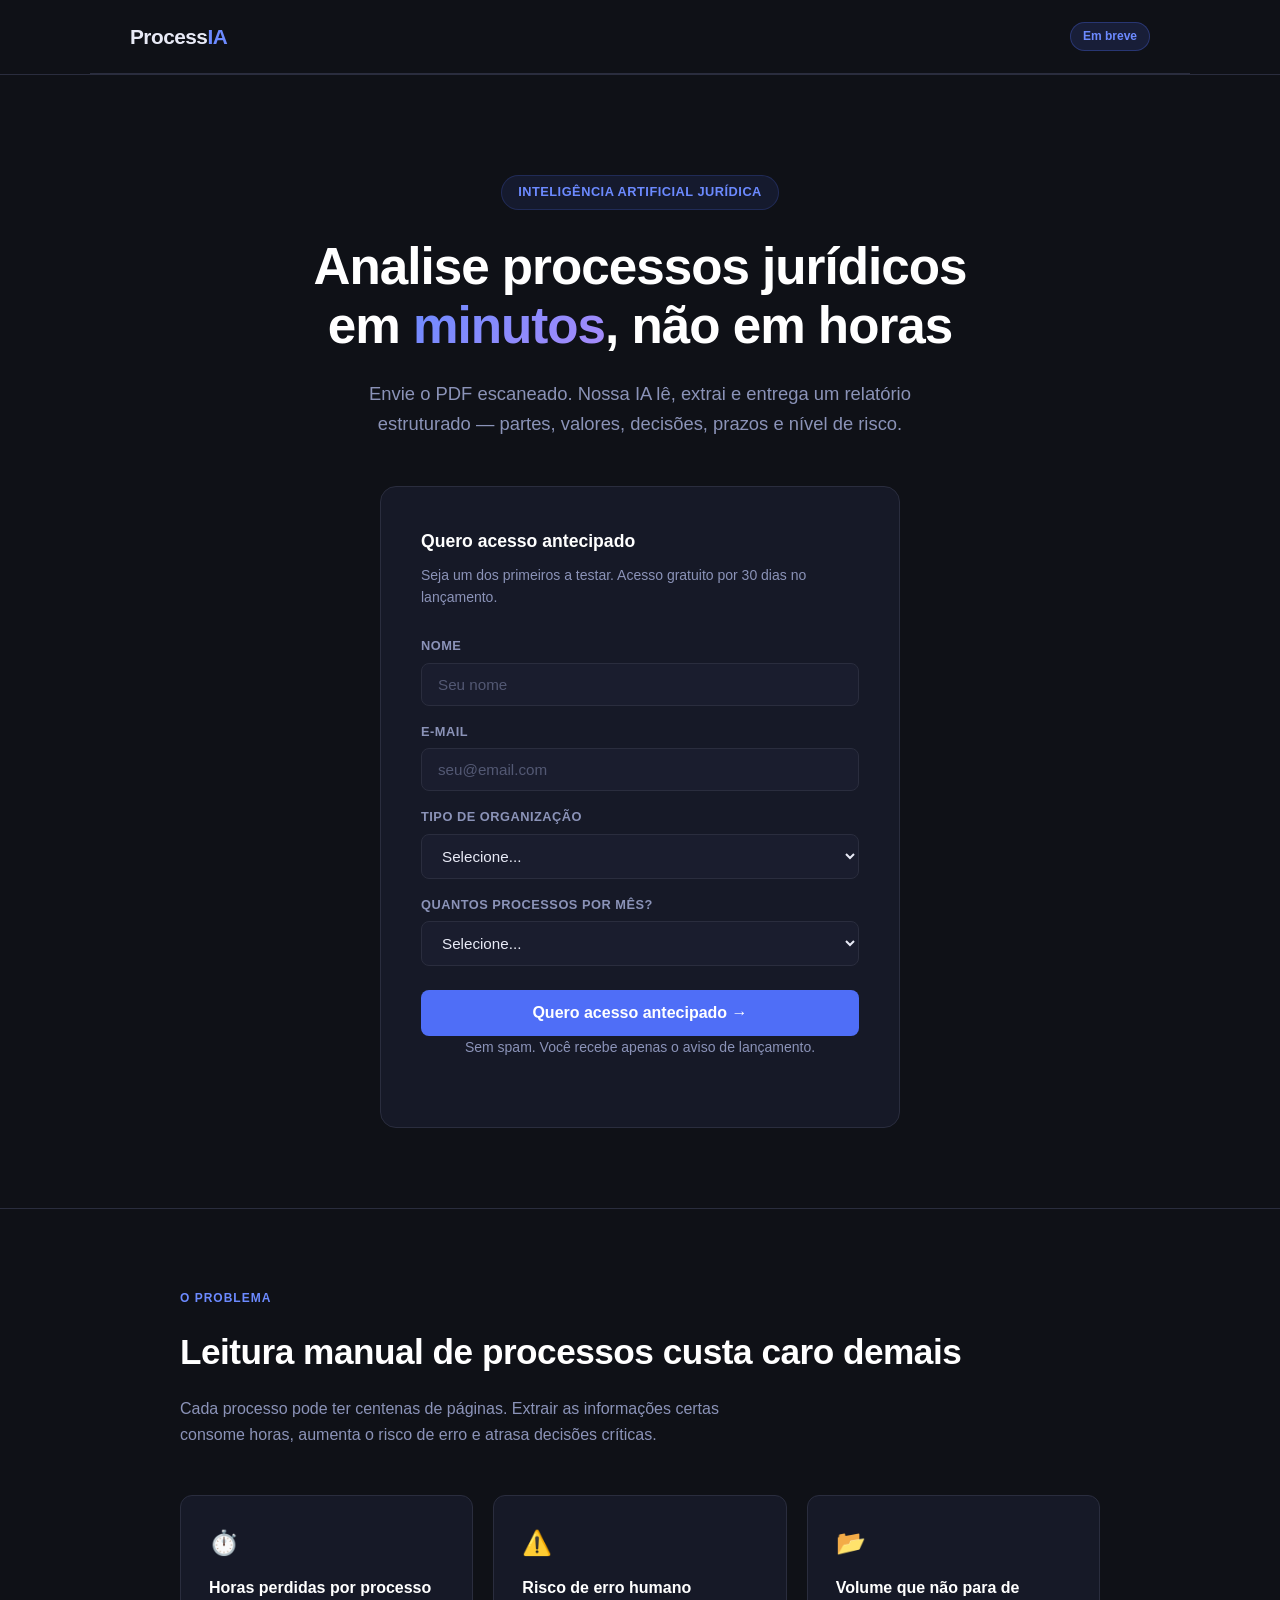
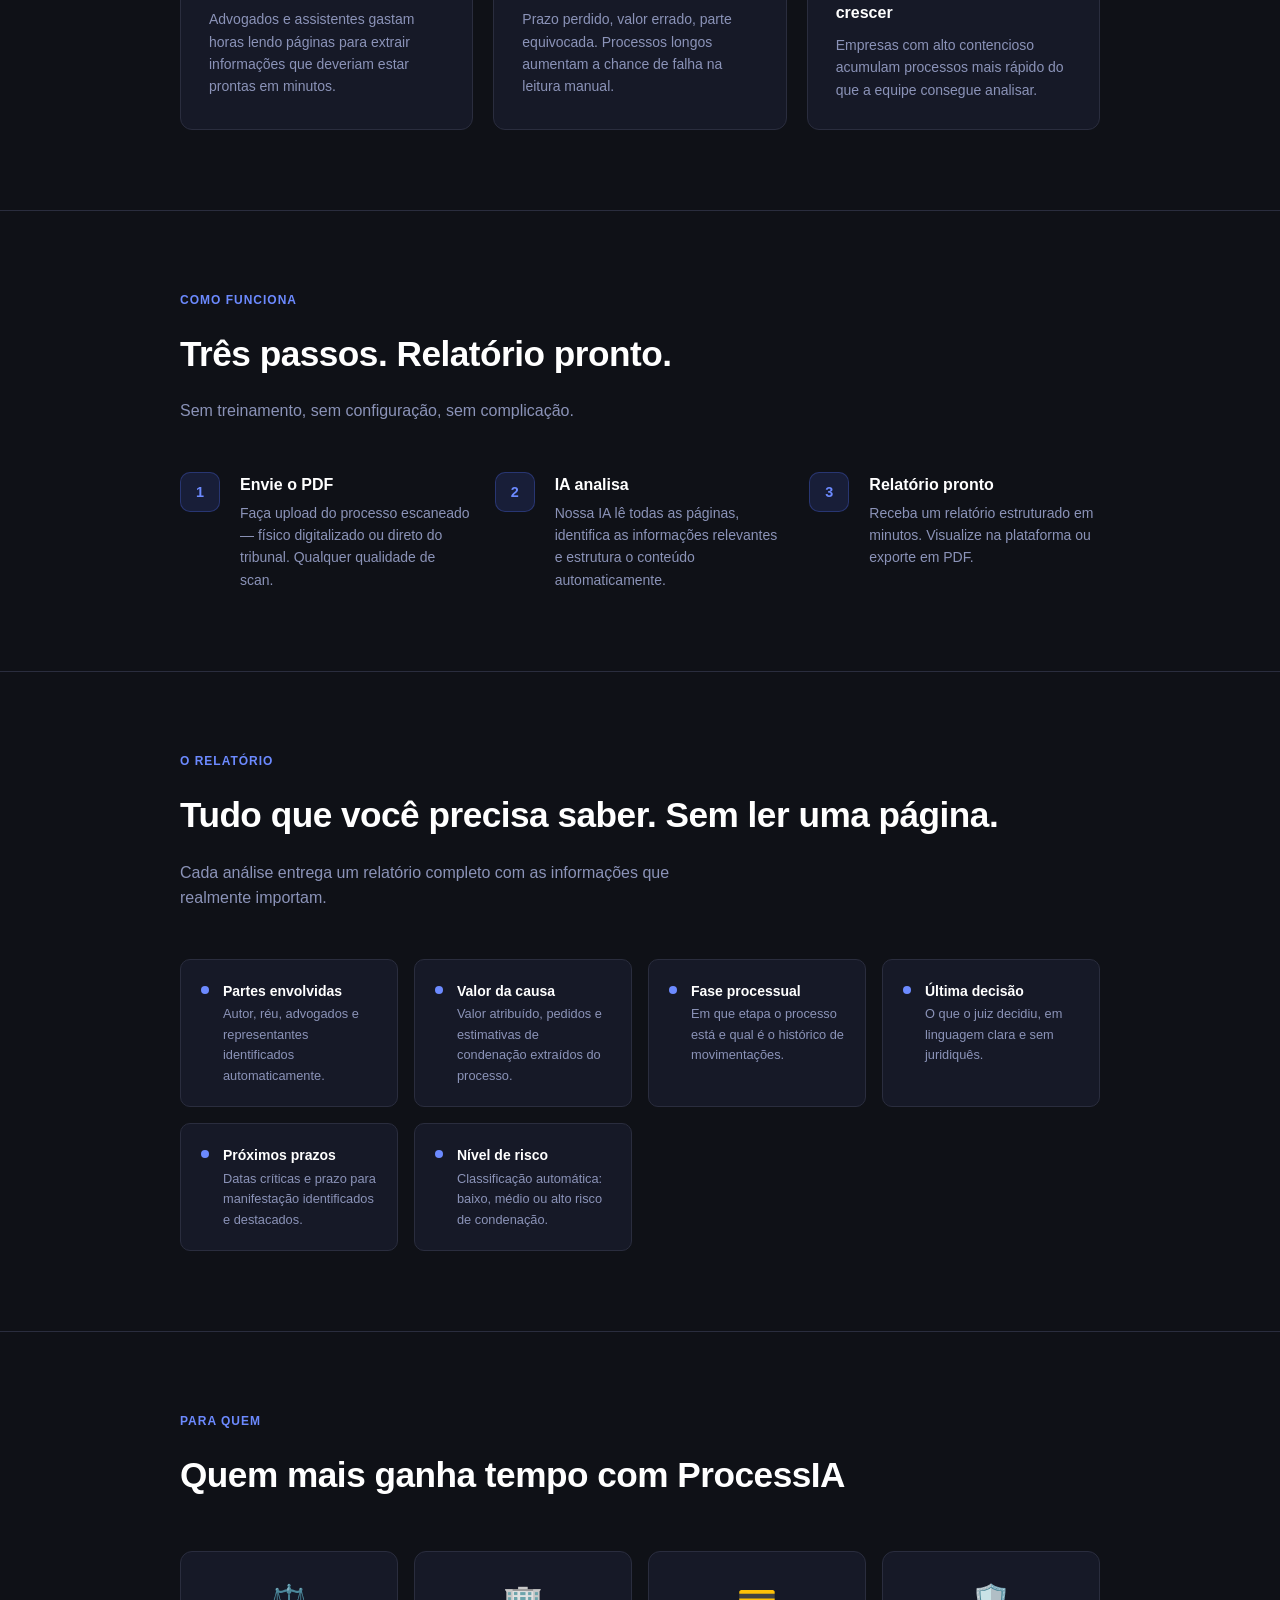
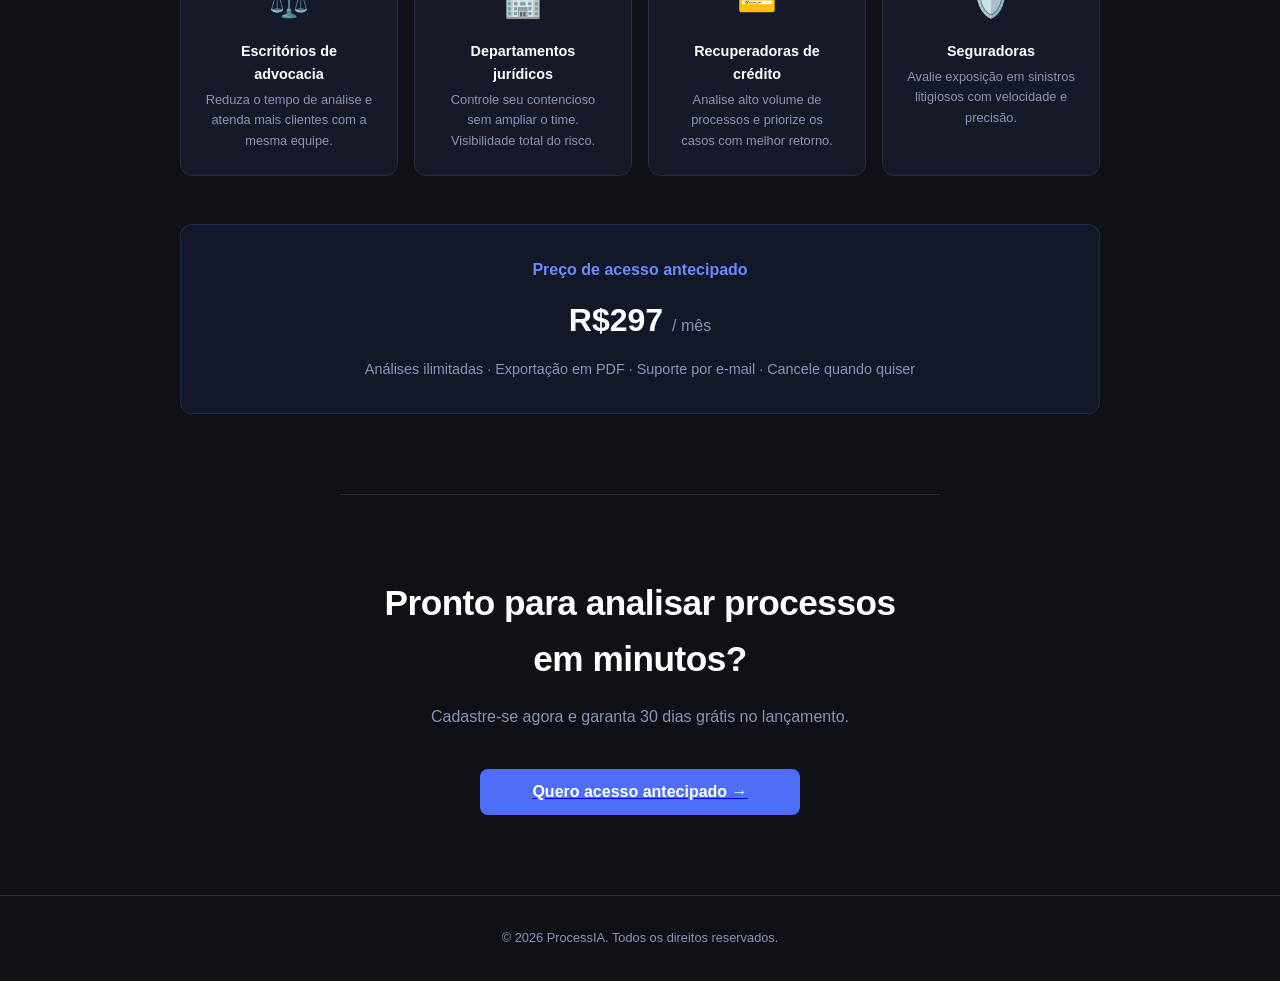
==== landing/index.html @ 1e8969dd "feat: ProcessIA — AI-powered legal document analysis (ASP.NET Core 8, Azure, OCR, LLM)" ====
<!DOCTYPE html>
<html lang="pt-BR">
<head>
  <meta charset="UTF-8" />
  <meta name="viewport" content="width=device-width, initial-scale=1.0" />
  <title>ProcessIA — Análise de processos jurídicos em minutos</title>
  <style>
    * { margin: 0; padding: 0; box-sizing: border-box; }

    :root {
      --dark: #0f1117;
      --dark2: #1a1d2e;
      --accent: #4f6ef7;
      --accent2: #6c8aff;
      --text: #e8eaf6;
      --muted: #8b93b8;
      --border: #2a2d3e;
      --card: #161927;
    }

    body {
      font-family: -apple-system, BlinkMacSystemFont, 'Segoe UI', sans-serif;
      background: var(--dark);
      color: var(--text);
      line-height: 1.6;
    }

    /* NAV */
    nav {
      padding: 20px 40px;
      display: flex;
      justify-content: space-between;
      align-items: center;
      border-bottom: 1px solid var(--border);
      max-width: 1100px;
      margin: 0 auto;
    }

    .logo {
      font-size: 1.3rem;
      font-weight: 700;
      color: var(--text);
      letter-spacing: -0.5px;
    }

    .logo span { color: var(--accent2); }

    .badge {
      background: rgba(79, 110, 247, 0.15);
      color: var(--accent2);
      border: 1px solid rgba(79, 110, 247, 0.3);
      padding: 4px 12px;
      border-radius: 20px;
      font-size: 0.75rem;
      font-weight: 600;
    }

    /* HERO */
    .hero {
      max-width: 780px;
      margin: 0 auto;
      padding: 100px 40px 80px;
      text-align: center;
    }

    .hero-tag {
      display: inline-block;
      background: rgba(79, 110, 247, 0.1);
      color: var(--accent2);
      border: 1px solid rgba(79, 110, 247, 0.2);
      padding: 6px 16px;
      border-radius: 20px;
      font-size: 0.8rem;
      font-weight: 600;
      margin-bottom: 28px;
      letter-spacing: 0.5px;
      text-transform: uppercase;
    }

    h1 {
      font-size: clamp(2rem, 5vw, 3.2rem);
      font-weight: 800;
      line-height: 1.15;
      letter-spacing: -1px;
      margin-bottom: 24px;
      color: #fff;
    }

    h1 span {
      background: linear-gradient(135deg, var(--accent2), #a78bfa);
      -webkit-background-clip: text;
      -webkit-text-fill-color: transparent;
    }

    .hero p {
      font-size: 1.15rem;
      color: var(--muted);
      max-width: 560px;
      margin: 0 auto 48px;
    }

    /* FORM */
    .form-card {
      background: var(--card);
      border: 1px solid var(--border);
      border-radius: 16px;
      padding: 40px;
      max-width: 520px;
      margin: 0 auto;
      text-align: left;
    }

    .form-card h2 {
      font-size: 1.1rem;
      font-weight: 700;
      margin-bottom: 8px;
      color: #fff;
    }

    .form-card p {
      font-size: 0.875rem;
      color: var(--muted);
      margin-bottom: 28px;
    }

    .form-group {
      margin-bottom: 16px;
    }

    label {
      display: block;
      font-size: 0.8rem;
      font-weight: 600;
      color: var(--muted);
      text-transform: uppercase;
      letter-spacing: 0.5px;
      margin-bottom: 6px;
    }

    input, select {
      width: 100%;
      background: var(--dark2);
      border: 1px solid var(--border);
      border-radius: 8px;
      padding: 12px 16px;
      color: var(--text);
      font-size: 0.95rem;
      outline: none;
      transition: border-color 0.2s;
    }

    input:focus, select:focus {
      border-color: var(--accent);
    }

    input::placeholder { color: var(--muted); opacity: 0.5; }

    select option { background: var(--dark2); }

    .btn {
      width: 100%;
      background: var(--accent);
      color: #fff;
      border: none;
      border-radius: 8px;
      padding: 14px;
      font-size: 1rem;
      font-weight: 700;
      cursor: pointer;
      margin-top: 8px;
      transition: background 0.2s;
    }

    .btn:hover { background: var(--accent2); }

    .form-note {
      font-size: 0.75rem;
      color: var(--muted);
      text-align: center;
      margin-top: 14px;
    }

    /* PROBLEM */
    .section {
      max-width: 1000px;
      margin: 0 auto;
      padding: 80px 40px;
    }

    .section-label {
      font-size: 0.75rem;
      font-weight: 700;
      text-transform: uppercase;
      letter-spacing: 1px;
      color: var(--accent2);
      margin-bottom: 16px;
    }

    .section h2 {
      font-size: clamp(1.6rem, 3vw, 2.2rem);
      font-weight: 800;
      letter-spacing: -0.5px;
      color: #fff;
      margin-bottom: 16px;
    }

    .section > p {
      color: var(--muted);
      font-size: 1rem;
      max-width: 560px;
      margin-bottom: 48px;
    }

    .pain-grid {
      display: grid;
      grid-template-columns: repeat(auto-fit, minmax(260px, 1fr));
      gap: 20px;
    }

    .pain-card {
      background: var(--card);
      border: 1px solid var(--border);
      border-radius: 12px;
      padding: 28px;
    }

    .pain-icon {
      font-size: 1.5rem;
      margin-bottom: 12px;
    }

    .pain-card h3 {
      font-size: 1rem;
      font-weight: 700;
      color: #fff;
      margin-bottom: 8px;
    }

    .pain-card p {
      font-size: 0.875rem;
      color: var(--muted);
    }

    /* HOW IT WORKS */
    .steps {
      display: grid;
      grid-template-columns: repeat(auto-fit, minmax(260px, 1fr));
      gap: 24px;
      margin-top: 48px;
    }

    .step {
      display: flex;
      gap: 20px;
      align-items: flex-start;
    }

    .step-number {
      flex-shrink: 0;
      width: 40px;
      height: 40px;
      background: rgba(79, 110, 247, 0.15);
      border: 1px solid rgba(79, 110, 247, 0.3);
      border-radius: 10px;
      display: flex;
      align-items: center;
      justify-content: center;
      font-weight: 800;
      font-size: 0.9rem;
      color: var(--accent2);
    }

    .step h3 {
      font-size: 1rem;
      font-weight: 700;
      color: #fff;
      margin-bottom: 4px;
    }

    .step p {
      font-size: 0.875rem;
      color: var(--muted);
    }

    /* REPORT */
    .divider {
      border: none;
      border-top: 1px solid var(--border);
    }

    .report-grid {
      display: grid;
      grid-template-columns: repeat(auto-fit, minmax(200px, 1fr));
      gap: 16px;
      margin-top: 48px;
    }

    .report-item {
      background: var(--card);
      border: 1px solid var(--border);
      border-radius: 10px;
      padding: 20px;
      display: flex;
      gap: 14px;
      align-items: flex-start;
    }

    .report-dot {
      width: 8px;
      height: 8px;
      background: var(--accent2);
      border-radius: 50%;
      margin-top: 6px;
      flex-shrink: 0;
    }

    .report-item h4 {
      font-size: 0.875rem;
      font-weight: 700;
      color: #fff;
      margin-bottom: 2px;
    }

    .report-item p {
      font-size: 0.8rem;
      color: var(--muted);
    }

    /* WHO */
    .who-grid {
      display: grid;
      grid-template-columns: repeat(auto-fit, minmax(200px, 1fr));
      gap: 16px;
      margin-top: 48px;
    }

    .who-card {
      background: var(--card);
      border: 1px solid var(--border);
      border-radius: 12px;
      padding: 24px;
      text-align: center;
    }

    .who-card .icon { font-size: 2rem; margin-bottom: 12px; }

    .who-card h3 {
      font-size: 0.9rem;
      font-weight: 700;
      color: #fff;
      margin-bottom: 4px;
    }

    .who-card p {
      font-size: 0.8rem;
      color: var(--muted);
    }

    /* PRICING */
    .pricing-note {
      background: rgba(79, 110, 247, 0.08);
      border: 1px solid rgba(79, 110, 247, 0.2);
      border-radius: 12px;
      padding: 32px;
      text-align: center;
      margin-top: 48px;
    }

    .pricing-note h3 {
      font-size: 1rem;
      font-weight: 700;
      color: var(--accent2);
      margin-bottom: 8px;
    }

    .pricing-note p {
      color: var(--muted);
      font-size: 0.9rem;
    }

    .price {
      font-size: 2rem;
      font-weight: 800;
      color: #fff;
      margin: 12px 0;
    }

    .price span { font-size: 1rem; font-weight: 400; color: var(--muted); }

    /* CTA FINAL */
    .cta-section {
      text-align: center;
      padding: 80px 40px;
      border-top: 1px solid var(--border);
      max-width: 600px;
      margin: 0 auto;
    }

    .cta-section h2 {
      font-size: clamp(1.6rem, 3vw, 2.2rem);
      font-weight: 800;
      color: #fff;
      margin-bottom: 16px;
      letter-spacing: -0.5px;
    }

    .cta-section p {
      color: var(--muted);
      margin-bottom: 40px;
    }

    /* FOOTER */
    footer {
      text-align: center;
      padding: 32px 40px;
      border-top: 1px solid var(--border);
      color: var(--muted);
      font-size: 0.8rem;
    }

    /* RESPONSIVE */
    @media (max-width: 600px) {
      nav { padding: 16px 20px; }
      .hero { padding: 60px 20px 60px; }
      .form-card { padding: 28px 20px; }
      .section { padding: 60px 20px; }
    }
  </style>
</head>
<body>

  <!-- NAV -->
  <div style="border-bottom: 1px solid var(--border);">
    <nav>
      <div class="logo">Process<span>IA</span></div>
      <div class="badge">Em breve</div>
    </nav>
  </div>

  <!-- HERO -->
  <div class="hero">
    <div class="hero-tag">Inteligência Artificial Jurídica</div>
    <h1>Analise processos jurídicos em <span>minutos</span>, não em horas</h1>
    <p>
      Envie o PDF escaneado. Nossa IA lê, extrai e entrega um relatório estruturado —
      partes, valores, decisões, prazos e nível de risco.
    </p>

    <!-- FORM -->
    <div class="form-card">
      <h2>Quero acesso antecipado</h2>
      <p>Seja um dos primeiros a testar. Acesso gratuito por 30 dias no lançamento.</p>

      <form action="https://formspree.io/f/SEU_ID_AQUI" method="POST">
        <div class="form-group">
          <label>Nome</label>
          <input type="text" name="nome" placeholder="Seu nome" required />
        </div>
        <div class="form-group">
          <label>E-mail</label>
          <input type="email" name="email" placeholder="seu@email.com" required />
        </div>
        <div class="form-group">
          <label>Tipo de organização</label>
          <select name="tipo">
            <option value="">Selecione...</option>
            <option value="escritorio">Escritório de advocacia</option>
            <option value="empresa">Departamento jurídico de empresa</option>
            <option value="recuperadora">Recuperadora de crédito</option>
            <option value="seguradora">Seguradora</option>
            <option value="outro">Outro</option>
          </select>
        </div>
        <div class="form-group">
          <label>Quantos processos por mês?</label>
          <select name="volume">
            <option value="">Selecione...</option>
            <option value="ate10">Até 10</option>
            <option value="10a50">10 a 50</option>
            <option value="50a200">50 a 200</option>
            <option value="200mais">Mais de 200</option>
          </select>
        </div>
        <button type="submit" class="btn">Quero acesso antecipado →</button>
        <p class="form-note">Sem spam. Você recebe apenas o aviso de lançamento.</p>
      </form>
    </div>
  </div>

  <hr class="divider" />

  <!-- PROBLEMA -->
  <div class="section">
    <div class="section-label">O problema</div>
    <h2>Leitura manual de processos custa caro demais</h2>
    <p>Cada processo pode ter centenas de páginas. Extrair as informações certas consome horas, aumenta o risco de erro e atrasa decisões críticas.</p>

    <div class="pain-grid">
      <div class="pain-card">
        <div class="pain-icon">⏱️</div>
        <h3>Horas perdidas por processo</h3>
        <p>Advogados e assistentes gastam horas lendo páginas para extrair informações que deveriam estar prontas em minutos.</p>
      </div>
      <div class="pain-card">
        <div class="pain-icon">⚠️</div>
        <h3>Risco de erro humano</h3>
        <p>Prazo perdido, valor errado, parte equivocada. Processos longos aumentam a chance de falha na leitura manual.</p>
      </div>
      <div class="pain-card">
        <div class="pain-icon">📂</div>
        <h3>Volume que não para de crescer</h3>
        <p>Empresas com alto contencioso acumulam processos mais rápido do que a equipe consegue analisar.</p>
      </div>
    </div>
  </div>

  <hr class="divider" />

  <!-- COMO FUNCIONA -->
  <div class="section">
    <div class="section-label">Como funciona</div>
    <h2>Três passos. Relatório pronto.</h2>
    <p>Sem treinamento, sem configuração, sem complicação.</p>

    <div class="steps">
      <div class="step">
        <div class="step-number">1</div>
        <div>
          <h3>Envie o PDF</h3>
          <p>Faça upload do processo escaneado — físico digitalizado ou direto do tribunal. Qualquer qualidade de scan.</p>
        </div>
      </div>
      <div class="step">
        <div class="step-number">2</div>
        <div>
          <h3>IA analisa</h3>
          <p>Nossa IA lê todas as páginas, identifica as informações relevantes e estrutura o conteúdo automaticamente.</p>
        </div>
      </div>
      <div class="step">
        <div class="step-number">3</div>
        <div>
          <h3>Relatório pronto</h3>
          <p>Receba um relatório estruturado em minutos. Visualize na plataforma ou exporte em PDF.</p>
        </div>
      </div>
    </div>
  </div>

  <hr class="divider" />

  <!-- RELATÓRIO -->
  <div class="section">
    <div class="section-label">O relatório</div>
    <h2>Tudo que você precisa saber. Sem ler uma página.</h2>
    <p>Cada análise entrega um relatório completo com as informações que realmente importam.</p>

    <div class="report-grid">
      <div class="report-item">
        <div class="report-dot"></div>
        <div>
          <h4>Partes envolvidas</h4>
          <p>Autor, réu, advogados e representantes identificados automaticamente.</p>
        </div>
      </div>
      <div class="report-item">
        <div class="report-dot"></div>
        <div>
          <h4>Valor da causa</h4>
          <p>Valor atribuído, pedidos e estimativas de condenação extraídos do processo.</p>
        </div>
      </div>
      <div class="report-item">
        <div class="report-dot"></div>
        <div>
          <h4>Fase processual</h4>
          <p>Em que etapa o processo está e qual é o histórico de movimentações.</p>
        </div>
      </div>
      <div class="report-item">
        <div class="report-dot"></div>
        <div>
          <h4>Última decisão</h4>
          <p>O que o juiz decidiu, em linguagem clara e sem juridiquês.</p>
        </div>
      </div>
      <div class="report-item">
        <div class="report-dot"></div>
        <div>
          <h4>Próximos prazos</h4>
          <p>Datas críticas e prazo para manifestação identificados e destacados.</p>
        </div>
      </div>
      <div class="report-item">
        <div class="report-dot"></div>
        <div>
          <h4>Nível de risco</h4>
          <p>Classificação automática: baixo, médio ou alto risco de condenação.</p>
        </div>
      </div>
    </div>
  </div>

  <hr class="divider" />

  <!-- PARA QUEM -->
  <div class="section">
    <div class="section-label">Para quem</div>
    <h2>Quem mais ganha tempo com ProcessIA</h2>

    <div class="who-grid">
      <div class="who-card">
        <div class="icon">⚖️</div>
        <h3>Escritórios de advocacia</h3>
        <p>Reduza o tempo de análise e atenda mais clientes com a mesma equipe.</p>
      </div>
      <div class="who-card">
        <div class="icon">🏢</div>
        <h3>Departamentos jurídicos</h3>
        <p>Controle seu contencioso sem ampliar o time. Visibilidade total do risco.</p>
      </div>
      <div class="who-card">
        <div class="icon">💳</div>
        <h3>Recuperadoras de crédito</h3>
        <p>Analise alto volume de processos e priorize os casos com melhor retorno.</p>
      </div>
      <div class="who-card">
        <div class="icon">🛡️</div>
        <h3>Seguradoras</h3>
        <p>Avalie exposição em sinistros litigiosos com velocidade e precisão.</p>
      </div>
    </div>

    <div class="pricing-note">
      <h3>Preço de acesso antecipado</h3>
      <div class="price">R$297 <span>/ mês</span></div>
      <p>Análises ilimitadas · Exportação em PDF · Suporte por e-mail · Cancele quando quiser</p>
    </div>
  </div>

  <!-- CTA FINAL -->
  <div class="cta-section">
    <h2>Pronto para analisar processos em minutos?</h2>
    <p>Cadastre-se agora e garanta 30 dias grátis no lançamento.</p>
    <a href="#top" onclick="window.scrollTo({top:0,behavior:'smooth'}); return false;">
      <button class="btn" style="max-width: 320px; margin: 0 auto; display: block;">
        Quero acesso antecipado →
      </button>
    </a>
  </div>

  <footer>
    © 2026 ProcessIA. Todos os direitos reservados.
  </footer>

</body>
</html>
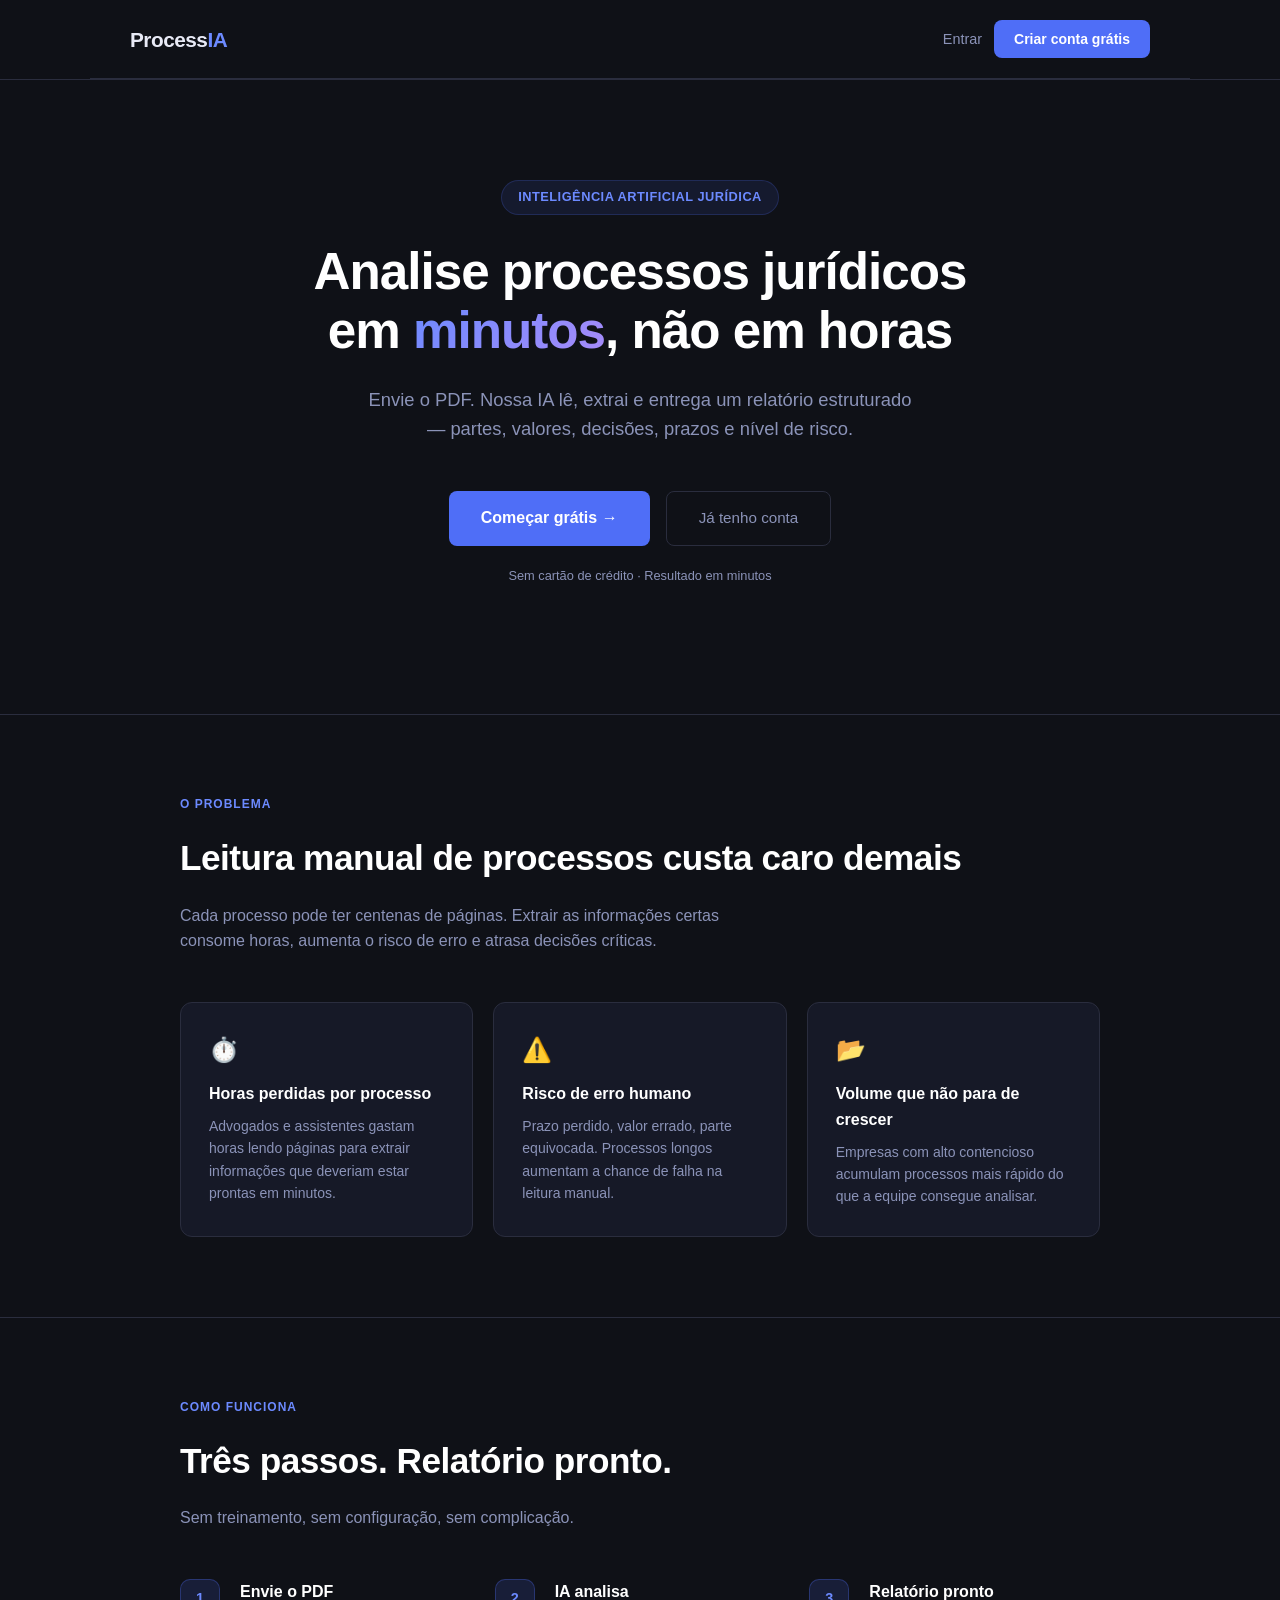
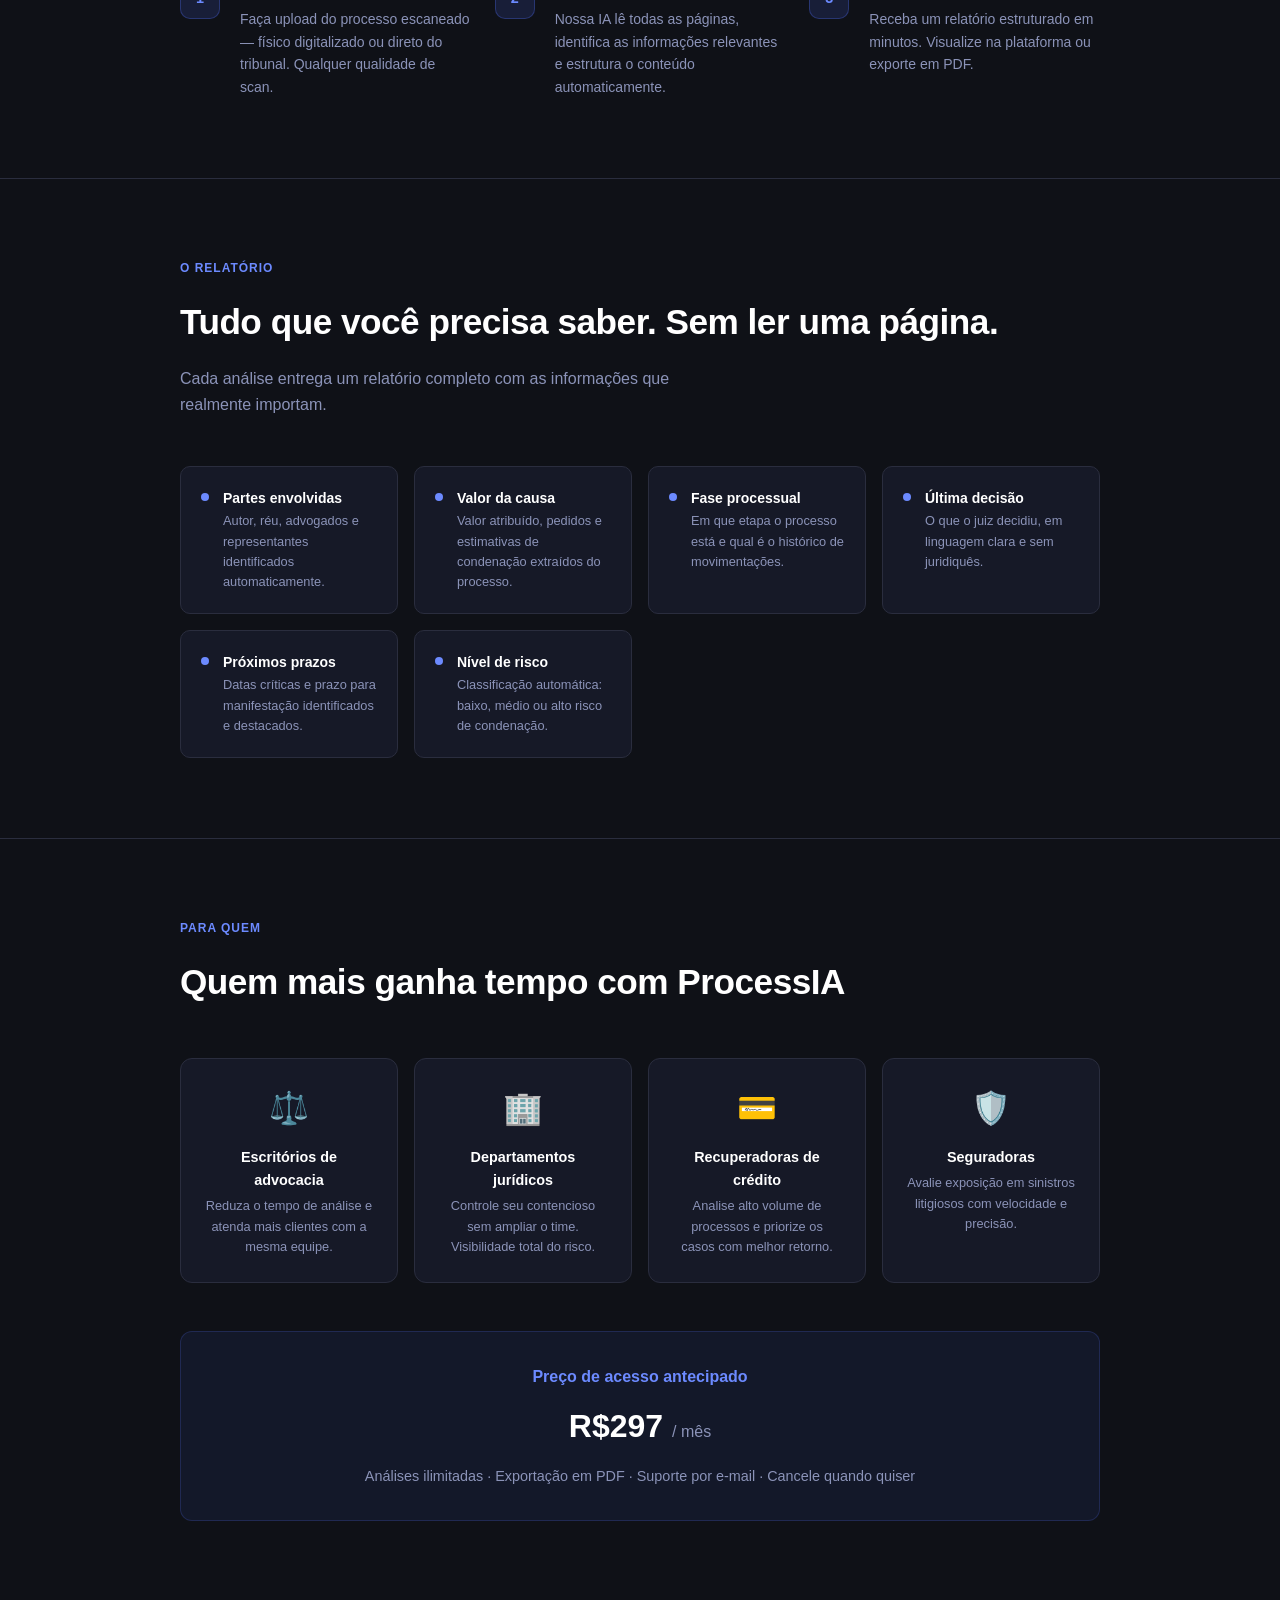
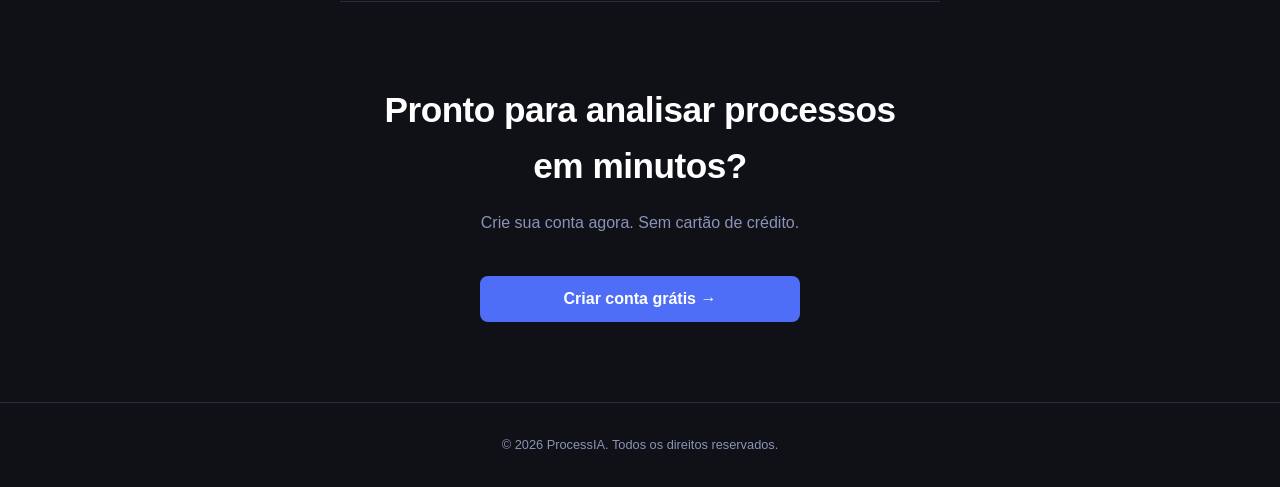
==== commit 835abd28: "feat: SaaS frontend completo — auth, dashboard, relatório - landing/index.html: CTAs funcionais para" ====
--- a/landing/index.html
+++ b/landing/index.html
@@ -433,7 +433,10 @@
   <div style="border-bottom: 1px solid var(--border);">
     <nav>
       <div class="logo">Process<span>IA</span></div>
-      <div class="badge">Em breve</div>
+      <div style="display:flex;gap:12px;align-items:center;">
+        <a href="auth.html" style="color:var(--muted);font-size:0.9rem;text-decoration:none;">Entrar</a>
+        <a href="auth.html#signup" class="btn" style="width:auto;padding:8px 20px;font-size:0.875rem;margin-top:0;display:inline-block;text-decoration:none;">Criar conta grátis</a>
+      </div>
     </nav>
   </div>
 
@@ -442,49 +445,14 @@
     <div class="hero-tag">Inteligência Artificial Jurídica</div>
     <h1>Analise processos jurídicos em <span>minutos</span>, não em horas</h1>
     <p>
-      Envie o PDF escaneado. Nossa IA lê, extrai e entrega um relatório estruturado —
+      Envie o PDF. Nossa IA lê, extrai e entrega um relatório estruturado —
       partes, valores, decisões, prazos e nível de risco.
     </p>
-
-    <!-- FORM -->
-    <div class="form-card">
-      <h2>Quero acesso antecipado</h2>
-      <p>Seja um dos primeiros a testar. Acesso gratuito por 30 dias no lançamento.</p>
-
-      <form action="https://formspree.io/f/SEU_ID_AQUI" method="POST">
-        <div class="form-group">
-          <label>Nome</label>
-          <input type="text" name="nome" placeholder="Seu nome" required />
-        </div>
-        <div class="form-group">
-          <label>E-mail</label>
-          <input type="email" name="email" placeholder="seu@email.com" required />
-        </div>
-        <div class="form-group">
-          <label>Tipo de organização</label>
-          <select name="tipo">
-            <option value="">Selecione...</option>
-            <option value="escritorio">Escritório de advocacia</option>
-            <option value="empresa">Departamento jurídico de empresa</option>
-            <option value="recuperadora">Recuperadora de crédito</option>
-            <option value="seguradora">Seguradora</option>
-            <option value="outro">Outro</option>
-          </select>
-        </div>
-        <div class="form-group">
-          <label>Quantos processos por mês?</label>
-          <select name="volume">
-            <option value="">Selecione...</option>
-            <option value="ate10">Até 10</option>
-            <option value="10a50">10 a 50</option>
-            <option value="50a200">50 a 200</option>
-            <option value="200mais">Mais de 200</option>
-          </select>
-        </div>
-        <button type="submit" class="btn">Quero acesso antecipado →</button>
-        <p class="form-note">Sem spam. Você recebe apenas o aviso de lançamento.</p>
-      </form>
+    <div style="display:flex;gap:16px;justify-content:center;flex-wrap:wrap;">
+      <a href="auth.html#signup" class="btn" style="width:auto;padding:14px 32px;font-size:1rem;margin-top:0;display:inline-block;text-decoration:none;">Começar grátis →</a>
+      <a href="auth.html" style="display:inline-flex;align-items:center;padding:14px 32px;color:var(--muted);font-size:0.95rem;text-decoration:none;border:1px solid var(--border);border-radius:8px;">Já tenho conta</a>
     </div>
+    <p style="margin-top:20px;font-size:0.8rem;color:var(--muted);">Sem cartão de crédito · Resultado em minutos</p>
   </div>
 
   <hr class="divider" />
@@ -641,10 +609,10 @@
   <!-- CTA FINAL -->
   <div class="cta-section">
     <h2>Pronto para analisar processos em minutos?</h2>
-    <p>Cadastre-se agora e garanta 30 dias grátis no lançamento.</p>
-    <a href="#top" onclick="window.scrollTo({top:0,behavior:'smooth'}); return false;">
+    <p>Crie sua conta agora. Sem cartão de crédito.</p>
+    <a href="auth.html#signup" style="text-decoration:none;">
       <button class="btn" style="max-width: 320px; margin: 0 auto; display: block;">
-        Quero acesso antecipado →
+        Criar conta grátis →
       </button>
     </a>
   </div>
